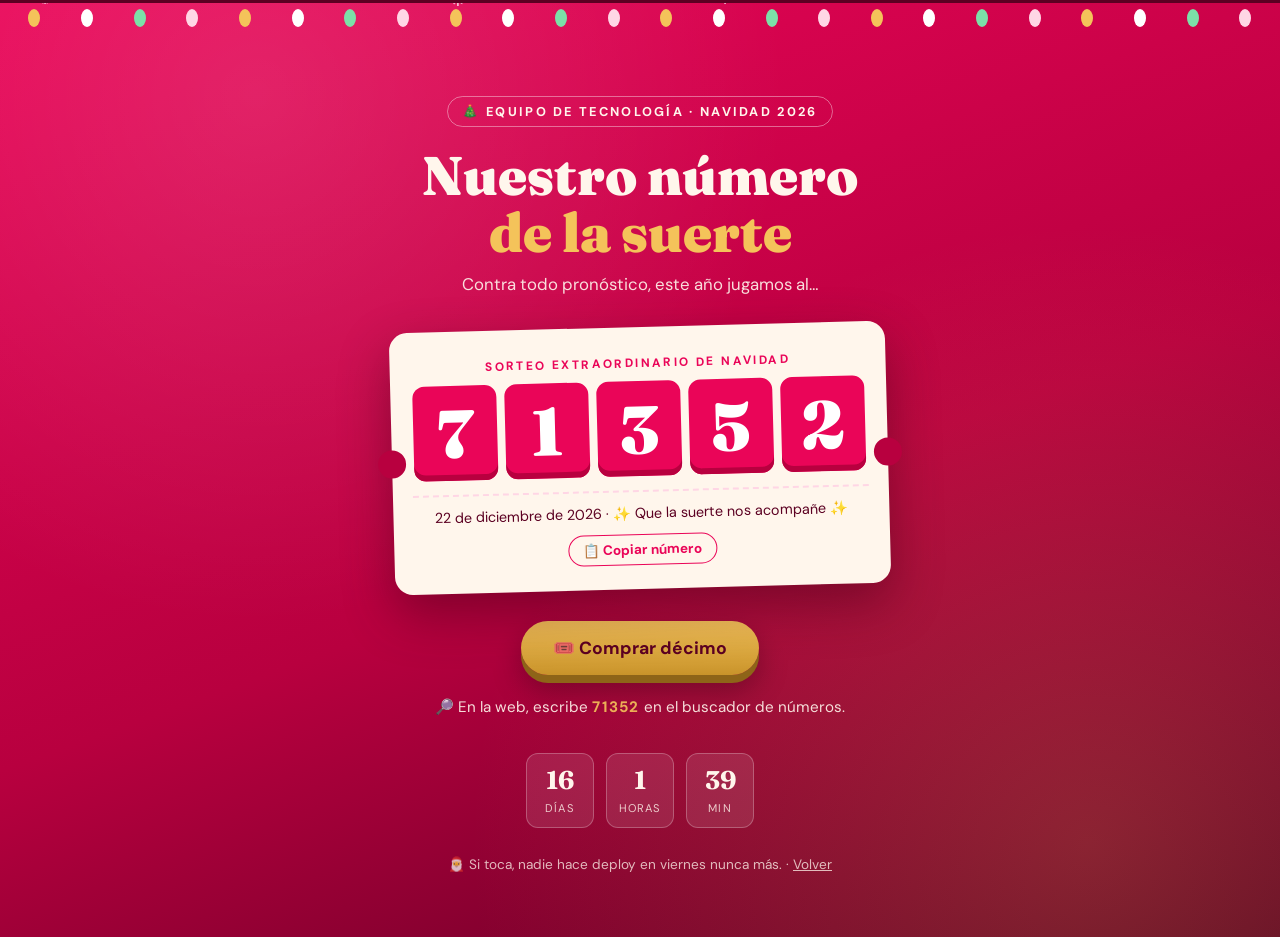
==== civiloteria2026/index.html @ a3d69f36 "Add civiloteria2026 landing and root index; move civiamigo to folder Co-Authored-By: Claude Opus 5.5" ====
<!DOCTYPE html>
<html lang="es">
<head>
    <meta charset="UTF-8">
    <meta name="viewport" content="width=device-width, initial-scale=1.0">
    <title>CiviLotería 2026 - Tecnología</title>
    <link rel="preconnect" href="https://fonts.googleapis.com">
    <link rel="stylesheet" href="https://fonts.googleapis.com/css2?family=Fraunces:opsz,wght@9..144,700;9..144,900&family=DM+Sans:wght@400;500;700&display=swap">
    <style>
        :root {
            --pink: #EA0558;
            --pink-dark: #B8003F;
            --pink-deep: #5C0022;
            --pink-soft: #FFD6E5;
            --cream: #FFF6EC;
            --gold: #F4C35A;
            --gold-dark: #C9932A;
            --green: #1F6B4A;
        }

        * { box-sizing: border-box; margin: 0; padding: 0; }

        body {
            min-height: 100vh;
            font-family: 'DM Sans', sans-serif;
            color: var(--cream);
            background:
                radial-gradient(circle at 20% 10%, rgba(255, 255, 255, 0.12), transparent 40%),
                radial-gradient(circle at 85% 90%, rgba(244, 195, 90, 0.18), transparent 45%),
                linear-gradient(160deg, var(--pink) 0%, var(--pink-dark) 55%, var(--pink-deep) 100%);
            overflow-x: hidden;
            display: flex;
            align-items: center;
            justify-content: center;
            padding: 24px 16px;
        }

        /* Nieve */
        .snow { position: fixed; inset: 0; pointer-events: none; z-index: 0; }
        .flake {
            position: absolute;
            top: -20px;
            color: #fff;
            opacity: 0.8;
            animation: fall linear infinite;
        }
        @keyframes fall {
            to { transform: translateY(110vh) rotate(360deg); }
        }

        /* Guirnalda de luces */
        .lights {
            position: fixed;
            top: 0; left: 0; right: 0;
            display: flex;
            justify-content: space-around;
            padding: 0 8px;
            z-index: 1;
            border-top: 3px solid var(--pink-deep);
        }
        .bulb {
            width: 12px; height: 18px;
            border-radius: 50%;
            margin-top: 6px;
            animation: twinkle 1.6s ease-in-out infinite;
        }
        .bulb:nth-child(4n+1) { background: var(--gold); color: var(--gold); }
        .bulb:nth-child(4n+2) { background: #fff; color: #fff; animation-delay: .4s; }
        .bulb:nth-child(4n+3) { background: #7CE0A8; color: #7CE0A8; animation-delay: .8s; }
        .bulb:nth-child(4n+4) { background: var(--pink-soft); color: var(--pink-soft); animation-delay: 1.2s; }
        @keyframes twinkle {
            0%, 100% { opacity: 1; box-shadow: 0 0 12px 2px currentColor; }
            50% { opacity: .35; box-shadow: none; }
        }

        .card {
            position: relative;
            z-index: 2;
            width: 100%;
            max-width: 560px;
            text-align: center;
            padding: 48px 32px 40px;
            margin-top: 24px;
        }

        .eyebrow {
            display: inline-block;
            font-size: .8rem;
            font-weight: 700;
            letter-spacing: .18em;
            text-transform: uppercase;
            padding: 6px 14px;
            border: 1px solid rgba(255, 255, 255, .4);
            border-radius: 999px;
            margin-bottom: 20px;
        }

        h1 {
            font-family: 'Fraunces', serif;
            font-weight: 900;
            font-size: clamp(2.2rem, 7vw, 3.4rem);
            line-height: 1.05;
            margin-bottom: 12px;
        }
        h1 span { color: var(--gold); }

        .lead {
            font-size: 1.05rem;
            opacity: .9;
            margin-bottom: 32px;
        }

        /* Décimo */
        .ticket {
            position: relative;
            background: var(--cream);
            color: var(--pink-deep);
            border-radius: 18px;
            padding: 28px 20px 24px;
            box-shadow: 0 20px 50px rgba(60, 0, 20, .45);
            margin-bottom: 32px;
            transform: rotate(-1.5deg);
            transition: transform .3s ease;
        }
        .ticket:hover { transform: rotate(0deg) scale(1.02); }
        .ticket::before, .ticket::after {
            content: '';
            position: absolute;
            top: 50%;
            width: 28px; height: 28px;
            border-radius: 50%;
            background: var(--pink-dark);
            transform: translateY(-50%);
        }
        .ticket::before { left: -14px; }
        .ticket::after { right: -14px; }

        .ticket-label {
            font-size: .75rem;
            font-weight: 700;
            letter-spacing: .2em;
            text-transform: uppercase;
            color: var(--pink);
            margin-bottom: 10px;
        }

        .number {
            display: flex;
            justify-content: center;
            gap: 8px;
            margin-bottom: 14px;
        }
        .digit {
            font-family: 'Fraunces', serif;
            font-weight: 900;
            font-size: clamp(2.4rem, 11vw, 4.2rem);
            width: 1.25em;
            padding: 6px 0;
            border-radius: 12px;
            background: var(--pink);
            color: #fff;
            box-shadow: inset 0 -6px 0 var(--pink-dark);
            animation: pop .6s cubic-bezier(.3, 1.6, .5, 1) backwards;
        }
        .digit:nth-child(2) { animation-delay: .1s; }
        .digit:nth-child(3) { animation-delay: .2s; }
        .digit:nth-child(4) { animation-delay: .3s; }
        .digit:nth-child(5) { animation-delay: .4s; }
        @keyframes pop {
            from { transform: scale(0) rotate(-20deg); opacity: 0; }
        }

        .ticket-meta {
            font-size: .9rem;
            border-top: 2px dashed var(--pink-soft);
            padding-top: 12px;
        }

        .copy {
            margin-top: 12px;
            background: none;
            border: 1px solid var(--pink);
            color: var(--pink);
            font: inherit;
            font-size: .85rem;
            font-weight: 700;
            padding: 6px 14px;
            border-radius: 999px;
            cursor: pointer;
        }
        .copy:hover { background: var(--pink); color: #fff; }

        .cta {
            display: inline-flex;
            align-items: center;
            gap: 10px;
            font-weight: 700;
            font-size: 1.1rem;
            text-decoration: none;
            color: var(--pink-deep);
            background: linear-gradient(180deg, var(--gold) 0%, var(--gold-dark) 100%);
            padding: 16px 32px;
            border-radius: 999px;
            box-shadow: 0 8px 0 #8E6418, 0 14px 30px rgba(0, 0, 0, .3);
            transition: transform .15s ease, box-shadow .15s ease;
        }
        .cta:hover { transform: translateY(-2px); }
        .cta:active { transform: translateY(6px); box-shadow: 0 2px 0 #8E6418, 0 6px 14px rgba(0, 0, 0, .3); }

        .hint {
            margin-top: 22px;
            font-size: .95rem;
            opacity: .9;
        }
        .hint strong {
            color: var(--gold);
            letter-spacing: .08em;
        }

        .countdown {
            margin-top: 36px;
            display: flex;
            justify-content: center;
            gap: 12px;
        }
        .count-box {
            min-width: 68px;
            padding: 10px 6px;
            background: rgba(255, 255, 255, .1);
            border: 1px solid rgba(255, 255, 255, .25);
            border-radius: 12px;
        }
        .count-box strong {
            display: block;
            font-family: 'Fraunces', serif;
            font-size: 1.6rem;
        }
        .count-box small { font-size: .7rem; text-transform: uppercase; letter-spacing: .1em; opacity: .8; }

        .footnote {
            margin-top: 28px;
            font-size: .85rem;
            opacity: .75;
        }
        .back { color: inherit; }

        @media (prefers-reduced-motion: reduce) {
            *, *::before, *::after { animation: none !important; transition: none !important; }
        }
    </style>
</head>
<body>
    <div class="lights" aria-hidden="true"></div>
    <div class="snow" aria-hidden="true"></div>

    <main class="card">
        <div class="eyebrow">🎄 Equipo de Tecnología · Navidad 2026</div>
        <h1>Nuestro número <span>de la suerte</span></h1>
        <p class="lead">Contra todo pronóstico, este año jugamos al…</p>

        <div class="ticket">
            <div class="ticket-label">Sorteo Extraordinario de Navidad</div>
            <div class="number" aria-label="Número 71352">
                <span class="digit">7</span>
                <span class="digit">1</span>
                <span class="digit">3</span>
                <span class="digit">5</span>
                <span class="digit">2</span>
            </div>
            <div class="ticket-meta">22 de diciembre de 2026 · ✨ Que la suerte nos acompañe ✨</div>
            <button class="copy" type="button" id="copy">📋 Copiar número</button>
        </div>

        <a class="cta" href="https://www.loteriabarquillo10.es/loteria-de-navidad/comprar-loteria-de-navidad" target="_blank" rel="noopener">
            🎟️ Comprar décimo
        </a>
        <p class="hint">🔎 En la web, escribe <strong>71352</strong> en el buscador de números.</p>

        <div class="countdown" id="countdown" aria-label="Cuenta atrás para el sorteo">
            <div class="count-box"><strong id="d">--</strong><small>días</small></div>
            <div class="count-box"><strong id="h">--</strong><small>horas</small></div>
            <div class="count-box"><strong id="m">--</strong><small>min</small></div>
        </div>

        <p class="footnote">🎅 Si toca, nadie hace deploy en viernes nunca más. · <a class="back" href="../">Volver</a></p>
    </main>

    <script>
        const NUMBER = '71352';
        const DRAW_DATE = new Date('2026-12-22T09:00:00+01:00');

        const lights = document.querySelector('.lights');
        for (let i = 0; i < 24; i++) {
            lights.appendChild(Object.assign(document.createElement('span'), { className: 'bulb' }));
        }

        const snow = document.querySelector('.snow');
        const flakes = ['❄', '❅', '❆', '✦'];
        for (let i = 0; i < 30; i++) {
            const flake = document.createElement('span');
            flake.className = 'flake';
            flake.textContent = flakes[i % flakes.length];
            flake.style.left = Math.random() * 100 + 'vw';
            flake.style.fontSize = 10 + Math.random() * 16 + 'px';
            flake.style.animationDuration = 6 + Math.random() * 8 + 's';
            flake.style.animationDelay = -Math.random() * 12 + 's';
            snow.appendChild(flake);
        }

        const copyBtn = document.getElementById('copy');
        copyBtn.addEventListener('click', async () => {
            try {
                await navigator.clipboard.writeText(NUMBER);
                copyBtn.textContent = '✅ ¡Copiado!';
            } catch {
                copyBtn.textContent = NUMBER;
            }
            setTimeout(() => { copyBtn.textContent = '📋 Copiar número'; }, 2000);
        });

        function tick() {
            const diff = DRAW_DATE - new Date();
            if (diff <= 0) {
                document.getElementById('countdown').innerHTML = '<p>🍀 ¡Ya ha sido el sorteo! A comprobar el décimo…</p>';
                return;
            }
            document.getElementById('d').textContent = Math.floor(diff / 864e5);
            document.getElementById('h').textContent = Math.floor(diff / 36e5) % 24;
            document.getElementById('m').textContent = Math.floor(diff / 6e4) % 60;
        }
        tick();
        setInterval(tick, 30000);
    </script>
</body>
</html>
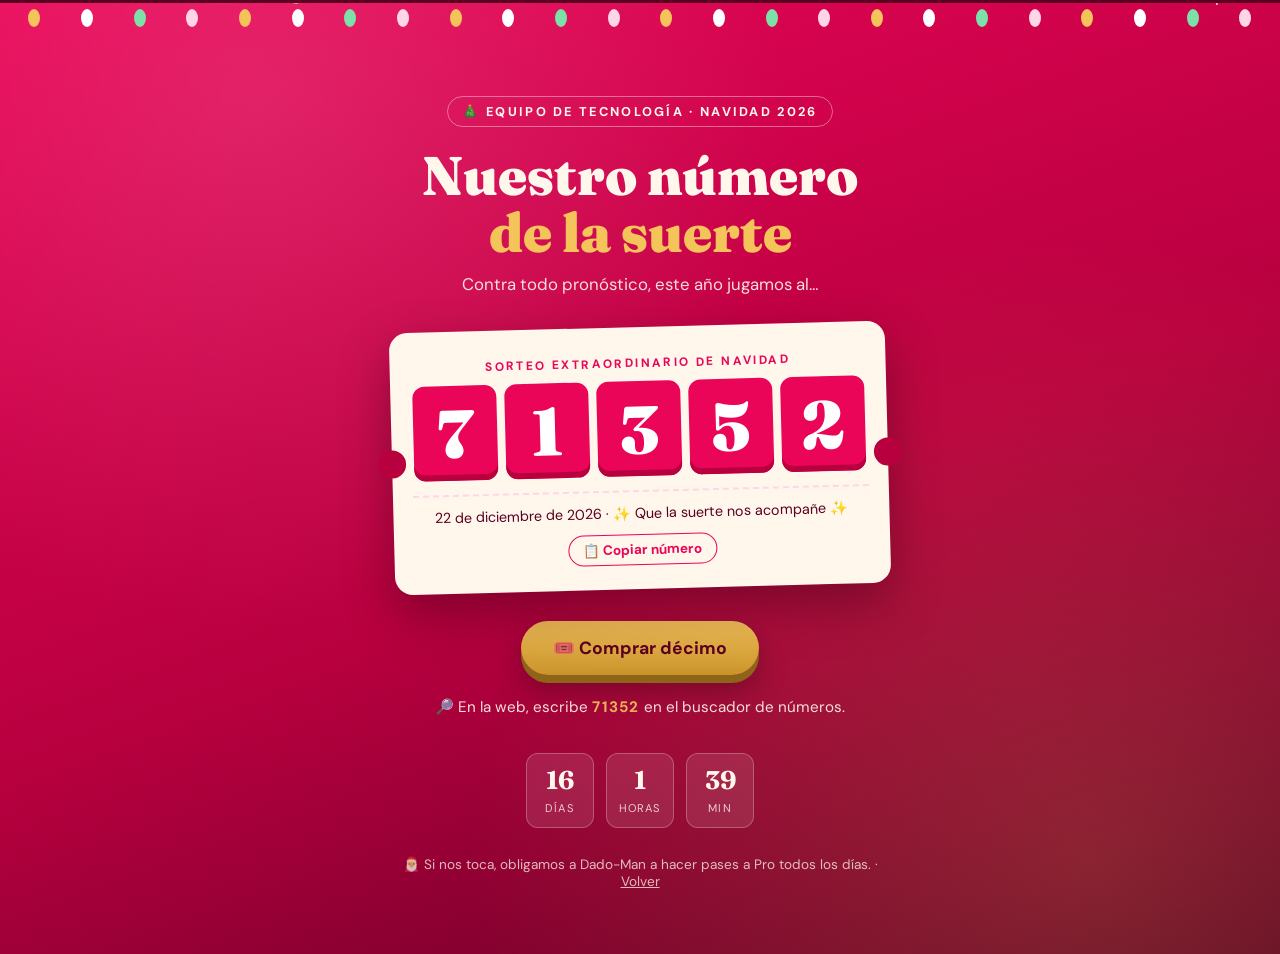
==== commit e719c5e4: "Dado-Man al rescate" ====
--- a/civiloteria2026/index.html
+++ b/civiloteria2026/index.html
@@ -282,7 +282,7 @@
             <div class="count-box"><strong id="m">--</strong><small>min</small></div>
         </div>
 
-        <p class="footnote">🎅 Si toca, nadie hace deploy en viernes nunca más. · <a class="back" href="../">Volver</a></p>
+        <p class="footnote">🎅 Si nos toca, obligamos a Dado-Man a hacer pases a Pro todos los días. · <a class="back" href="../">Volver</a></p>
     </main>
 
     <script>
